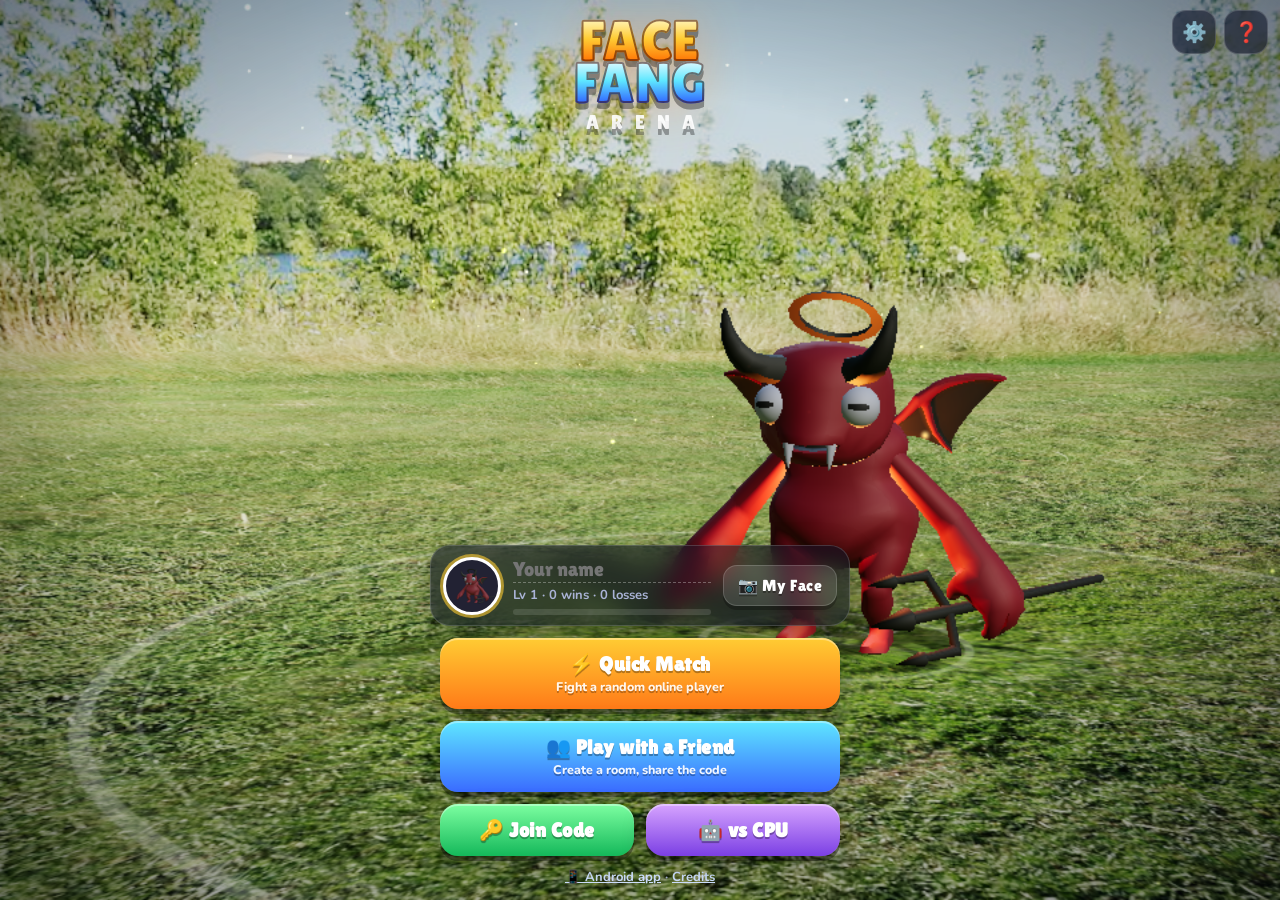
==== site/index.html @ c3f7ae38 "FaceFang Arena v1.0.0: 3D monster battles with photo heads, online rooms, quick match, Android wrapp" ====
<!doctype html>
<html lang="en">
<head>
<meta charset="utf-8">
<meta name="viewport" content="width=device-width,initial-scale=1,maximum-scale=1,user-scalable=no,viewport-fit=cover">
<meta name="theme-color" content="#0b1026">
<title>FaceFang Arena — put your face on a monster and battle</title>
<meta name="description" content="A 3D monster battle game. Put your own face on your monster and battle a friend online or the CPU.">
<meta property="og:title" content="FaceFang Arena">
<meta property="og:description" content="Put your face on a 3D monster and battle your friends online.">
<meta property="og:image" content="https://facefang.sites.tab.bot/assets/og.jpg">
<link rel="icon" href="assets/icon-192.png">
<link rel="manifest" href="manifest.webmanifest">
<link rel="stylesheet" href="css/style.css?v=7af72e27">
</head>
<body>
<canvas id="c"></canvas>
<div id="vignette"></div>
<div id="flash"></div>

<div id="loading" class="screen show">
  <div class="logo big"><span class="l1">FACE</span><span class="l2">FANG</span><small>ARENA</small></div>
  <div class="bar"><i id="loadbar"></i></div>
  <p id="loadtxt">Waking up the monsters…</p>
</div>

<div id="home" class="screen">
  <div class="topbar">
    <button class="icon" id="btnSettings" aria-label="Settings">⚙️</button>
    <button class="icon" id="btnHow" aria-label="How to play">❓</button>
  </div>
  <div class="logo"><span class="l1">FACE</span><span class="l2">FANG</span><small>ARENA</small></div>
  <div class="spacer"></div>
  <div class="trainer glass" id="trainerCard">
    <div class="avatar" id="homeAvatar"></div>
    <div class="tinfo">
      <input id="nameInput" maxlength="14" placeholder="Your name" autocomplete="off">
      <div class="tstats"><span id="tLevel">Lv 1</span> · <span id="tWins">0 wins</span></div>
      <div class="xpbar"><i id="tXp"></i></div>
    </div>
    <button class="btn small ghost" id="btnFace">📷 My Face</button>
  </div>
  <div class="menu">
    <button class="btn primary" id="btnQuick"><b>⚡ Quick Match</b><small>Fight a random online player</small></button>
    <button class="btn blue" id="btnHost"><b>👥 Play with a Friend</b><small>Create a room, share the code</small></button>
    <div class="row two"><button class="btn green" id="btnJoin"><b>🔑 Join Code</b></button><button class="btn purple" id="btnCpu"><b>🤖 vs CPU</b></button></div>
  </div>
  <div class="foot"><a id="apkLink" href="download/FaceFang-Arena.apk">📱 Android app</a> · <a href="#" id="btnCredits">Credits</a></div>
</div>

<div id="photo" class="screen">
  <div class="head"><button class="icon back" data-back>←</button><h2>My Face</h2></div>
  <div class="editor glass">
    <div class="cropwrap"><canvas id="cropCanvas" width="600" height="600"></canvas><div class="cropmask"></div><p class="crophint" id="cropHint">Take a selfie or pick a photo</p></div>
    <div class="row">
      <label class="btn small blue file">🤳 Selfie<input type="file" accept="image/*" capture="user" id="fileCam"></label>
      <label class="btn small blue file">🖼️ Gallery<input type="file" accept="image/*" id="fileGal"></label>
    </div>
    <div class="row slider"><span>🔍</span><input type="range" id="zoom" min="1" max="4" step="0.01" value="1"><button class="icon" id="rot">⟳</button></div>
    <p class="note">Drag to move · pinch or slide to zoom · fit your face inside the circle</p>
    <div class="row"><button class="btn small ghost" id="faceRemove">Remove</button><button class="btn small primary" id="faceSave">✔ Use this face</button></div>
  </div>
  <p class="privacy">🔒 Your photo stays on your phone. In an online match it is shared only with your opponent, and the server deletes it when the room closes.</p>
</div>

<div id="team" class="screen">
  <div class="head"><button class="icon back" data-back>←</button><h2 id="teamTitle">Pick 3 Monsters</h2></div>
  <div class="spacer"></div>
  <div class="mInfo glass" id="mInfo"></div>
  <div class="cards" id="cards"></div>
  <div class="arenas" id="arenaRow"></div>
  <div class="diffRow" id="diffRow"><span>CPU level</span><div class="seg" id="diffSeg"><button data-d="easy">Easy</button><button data-d="normal">Normal</button><button data-d="hard">Hard</button></div></div>
  <div class="teamBar">
    <div class="slots" id="slots"></div>
    <button class="btn primary go" id="btnGo" disabled>Battle!</button>
  </div>
</div>

<div id="join" class="screen">
  <div class="head"><button class="icon back" data-back>←</button><h2>Join a Friend</h2></div>
  <div class="glass panel center">
    <p>Enter the 5-letter room code</p>
    <input id="codeInput" class="codein" maxlength="5" autocomplete="off" autocapitalize="characters" placeholder="ABCDE">
    <button class="btn primary" id="btnJoinNext">Next: pick monsters</button>
    <p class="err" id="joinErr"></p>
  </div>
</div>

<div id="lobby" class="screen">
  <div class="head"><button class="icon back" id="lobbyCancel">←</button><h2>Room ready!</h2></div>
  <div class="glass panel center">
    <p>Send this code to your friend</p>
    <div class="bigcode" id="lobbyCode">-----</div>
    <div class="row">
      <a class="btn small green" id="shareWa" target="_blank" rel="noopener">WhatsApp</a>
      <button class="btn small blue" id="shareCopy">Copy link</button>
      <button class="btn small ghost" id="shareMore">Share…</button>
    </div>
    <div class="waiting"><span class="dots"><i></i><i></i><i></i></span> Waiting for your friend to join…</div>
    <p class="note">They open the link (or tap “Join with Code”), pick 3 monsters, and the battle starts.</p>
  </div>
</div>

<div id="search" class="screen">
  <div class="head"><button class="icon back" id="searchCancel">←</button><h2>Quick Match</h2></div>
  <div class="glass panel center">
    <div class="radar"><i></i><i></i><i></i><span id="searchT">0</span></div>
    <p id="searchTxt">Looking for an online player…</p>
    <p class="note">If nobody is online right now, you'll fight a bot instead.</p>
  </div>
</div>

<div id="hud">
  <div class="hudTop">
    <button class="icon" id="btnQuit" aria-label="Menu">☰</button>
    <div class="fighter foe glass" id="foeCard"></div>
    <button class="icon" id="btnMute" aria-label="Sound">🔊</button>
  </div>
  <div id="banner"></div>
  <div id="callouts"></div>
  <div id="emoteBubbles"></div>
  <div class="hudBottom">
    <div class="fighter me glass" id="meCard"></div>
    <div class="actions" id="actions">
      <div class="moves" id="moves"></div>
      <div class="subrow">
        <button class="btn small ghost" id="btnSwitch">🔄 Switch</button>
        <button class="btn small ult" id="btnUlt">⚡ ULTIMATE</button>
        <button class="btn small ghost" id="btnEmote">💬</button>
      </div>
    </div>
    <div class="waitbox glass" id="waitbox"><span class="dots"><i></i><i></i><i></i></span> <span id="waitTxt">Waiting for opponent…</span><div class="timer" id="timer"></div></div>
  </div>
  <div class="sheet glass" id="switchSheet"><h3>Switch monster</h3><div id="switchList"></div><button class="btn small ghost" id="switchClose">Cancel</button></div>
  <div class="sheet glass" id="emoteSheet"><div class="emotes" id="emoteList"></div></div>
  <div class="sheet glass" id="quitSheet"><h3>Leave battle?</h3><p class="note">Leaving counts as a loss.</p><div class="row"><button class="btn small ghost" id="quitNo">Keep fighting</button><button class="btn small red" id="quitYes">Leave</button></div></div>
</div>

<div id="result" class="screen">
  <div class="resultBox glass">
    <h1 id="resTitle">VICTORY!</h1>
    <p id="resSub"></p>
    <div class="xpgain" id="resXp"></div>
    <div class="row col">
      <button class="btn primary" id="btnRematch">🔁 Rematch</button>
      <button class="btn ghost" id="btnHome">🏠 Home</button>
    </div>
    <p class="note" id="resNote"></p>
  </div>
</div>

<div id="settings" class="screen">
  <div class="head"><button class="icon back" data-back>←</button><h2>Settings</h2></div>
  <div class="glass panel">
    <div class="set"><span>Graphics</span><div class="seg" id="qSeg"><button data-q="high">High</button><button data-q="low">Low (faster)</button></div></div>
    <div class="set"><span>Sound effects</span><label class="sw"><input type="checkbox" id="setSound"><i></i></label></div>
    <div class="set"><span>Music</span><label class="sw"><input type="checkbox" id="setMusic"><i></i></label></div>
    <div class="set"><span>Vibration</span><label class="sw"><input type="checkbox" id="setVibe"><i></i></label></div>
    <div class="set"><span>Share my face in online matches</span><label class="sw"><input type="checkbox" id="setShare"><i></i></label></div>
    <p class="note" id="fpsNote"></p>
  </div>
</div>

<div id="howto" class="screen">
  <div class="head"><button class="icon back" data-back>←</button><h2>How to Play</h2></div>
  <div class="glass panel scroll" id="howBody"></div>
</div>

<div id="credits" class="screen">
  <div class="head"><button class="icon back" data-back>←</button><h2>Credits</h2></div>
  <div class="glass panel scroll">
    <p><b>FaceFang Arena</b> — an original game.</p>
    <p>3D monster models: <b>Ultimate Monsters</b> by Quaternius (quaternius.com), CC0 1.0 public domain. Renamed and reworked for this game.</p>
    <p>Sky and ground photos (HDRIs): Poly Haven (polyhaven.com), CC0 — Meadow 2, Kloofendal 48d Partly Cloudy, Snowy Field and Shanghai Bund.</p>
    <p>Fonts: Lilita One and Nunito (SIL Open Font License).</p>
    <p>3D engine: three.js (MIT). Sound and music are synthesised in the game.</p>
    <p>All creature names, moves and the game itself are original.</p>
  </div>
</div>

<div id="toast"></div>
<div id="dmg"></div>
<canvas id="confetti"></canvas>
<script src="js/game.js?v=7af72e27" type="module"></script>
</body>
</html>
---- site/css/style.css ----
@font-face{font-family:'Lilita One';font-weight:400;font-display:swap;src:url(../assets/fonts/LilitaOne-400.woff2) format('woff2')}
@font-face{font-family:'Nunito';font-weight:700;font-display:swap;src:url(../assets/fonts/Nunito-700.woff2) format('woff2')}
@font-face{font-family:'Nunito';font-weight:800;font-display:swap;src:url(../assets/fonts/Nunito-800.woff2) format('woff2')}
@font-face{font-family:'Nunito';font-weight:900;font-display:swap;src:url(../assets/fonts/Nunito-900.woff2) format('woff2')}
:root{ --glass:rgba(12,16,38,.58); --line:rgba(255,255,255,.16); --txt:#f3f6ff; --mut:#aab3d6; --pri1:#ffcc33; --pri2:#ff7a18; --blue1:#5ee7ff; --blue2:#3a6bff; --green1:#7dffa1; --green2:#14b85a; --safeB:env(safe-area-inset-bottom,0px); --safeT:env(safe-area-inset-top,0px); }
*{box-sizing:border-box;-webkit-tap-highlight-color:transparent}
html,body{margin:0;height:100%;overflow:hidden;background:#0b1026;color:var(--txt);font-family:Nunito,system-ui,sans-serif;font-weight:700;touch-action:manipulation;user-select:none;-webkit-user-select:none}
#c{position:fixed;inset:0;width:100%;height:100%;display:block}
#vignette{position:fixed;inset:0;pointer-events:none;background:radial-gradient(ellipse at center,transparent 55%,rgba(0,0,10,.45) 100%)}
#flash{position:fixed;inset:0;pointer-events:none;opacity:0;transition:opacity .25s}
.screen{position:fixed;inset:0;display:none;flex-direction:column;align-items:center;padding:calc(12px + var(--safeT)) 14px calc(14px + var(--safeB));z-index:5;overflow:hidden}
.screen.show{display:flex;animation:fadeIn .35s ease}
@keyframes fadeIn{from{opacity:0;transform:translateY(8px)}to{opacity:1;transform:none}}
.glass{background:var(--glass);border:1px solid var(--line);border-radius:20px;backdrop-filter:blur(12px) saturate(1.3);-webkit-backdrop-filter:blur(12px) saturate(1.3);box-shadow:0 10px 30px rgba(0,0,0,.35)}
.spacer{flex:1}
h1,h2,h3,.btn,.logo{font-family:'Lilita One',Nunito,sans-serif;font-weight:400;letter-spacing:.5px}
h2{margin:0;font-size:24px;text-shadow:0 2px 0 rgba(0,0,0,.4)}
.head{width:100%;max-width:560px;display:flex;align-items:center;gap:10px;margin-bottom:10px}
.logo{display:flex;flex-direction:column;align-items:center;line-height:.82;margin-top:6px;filter:drop-shadow(0 6px 0 rgba(0,0,0,.35)) drop-shadow(0 0 22px rgba(255,140,40,.35))}
.logo .l1,.logo .l2{font-size:64px;background:linear-gradient(180deg,#fff7c2 0%,#ffcc33 45%,#ff6a00 100%);-webkit-background-clip:text;background-clip:text;color:transparent;-webkit-text-stroke:2px rgba(60,10,0,.55)}
.logo .l2{background:linear-gradient(180deg,#e9fbff 0%,#5ee7ff 45%,#2b54ff 100%);-webkit-background-clip:text;background-clip:text;margin-top:-4px}
.logo small{font-size:20px;letter-spacing:12px;margin-top:8px;color:#fff;opacity:.9;padding-left:12px}
.logo.big .l1,.logo.big .l2{font-size:78px}
#loading{justify-content:center;background:radial-gradient(ellipse at 50% 35%,#24306b 0%,#0b1026 70%)}
#loading .bar{width:min(320px,70vw);height:12px;border-radius:10px;background:rgba(255,255,255,.12);margin-top:34px;overflow:hidden;border:1px solid var(--line)}
#loading .bar i{display:block;height:100%;width:0;background:linear-gradient(90deg,var(--pri1),var(--pri2));border-radius:10px;transition:width .2s}
#loading p{color:var(--mut);margin-top:14px}
.topbar{position:absolute;top:calc(10px + var(--safeT));right:12px;display:flex;gap:8px}
.icon{width:44px;height:44px;border-radius:14px;border:1px solid var(--line);background:var(--glass);color:#fff;font-size:20px;display:grid;place-items:center;cursor:pointer;backdrop-filter:blur(10px);-webkit-backdrop-filter:blur(10px);flex:none}
.icon:active{transform:scale(.94)}
.btn{position:relative;border:0;border-radius:18px;padding:14px 18px;font-size:20px;color:#fff;cursor:pointer;text-decoration:none;text-align:center;display:inline-flex;flex-direction:column;align-items:center;justify-content:center;gap:2px;box-shadow:0 5px 0 rgba(0,0,0,.35),0 10px 24px rgba(0,0,0,.25),inset 0 2px 0 rgba(255,255,255,.35);text-shadow:0 2px 0 rgba(0,0,0,.3);transition:transform .08s,filter .2s}
.btn small{font-family:Nunito,sans-serif;font-weight:800;font-size:12.5px;opacity:.92;letter-spacing:0}
.btn:active{transform:translateY(3px);box-shadow:0 2px 0 rgba(0,0,0,.35),inset 0 2px 0 rgba(255,255,255,.3)}
.btn:disabled{filter:grayscale(.8) brightness(.7);cursor:default}
.btn.primary{background:linear-gradient(180deg,var(--pri1),var(--pri2))}
.btn.blue{background:linear-gradient(180deg,var(--blue1),var(--blue2))}
.btn.green{background:linear-gradient(180deg,var(--green1),var(--green2))}
.btn.red{background:linear-gradient(180deg,#ff8a8a,#e0303a)}
.btn.ghost{background:rgba(255,255,255,.12);border:1px solid var(--line);box-shadow:0 4px 0 rgba(0,0,0,.25)}
.btn.small{font-size:16px;padding:10px 14px;border-radius:14px}
.menu{width:100%;max-width:420px;display:flex;flex-direction:column;gap:12px;margin-top:12px}
.menu .btn{width:100%}
.trainer{width:100%;max-width:420px;display:flex;align-items:center;gap:12px;padding:10px 12px}
.avatar{width:58px;height:58px;border-radius:50%;flex:none;background:#223 center/cover no-repeat;border:3px solid #fff;box-shadow:0 0 0 3px rgba(255,204,51,.6)}
.tinfo{flex:1;min-width:0}
.tinfo input{width:100%;background:transparent;border:0;border-bottom:1px dashed rgba(255,255,255,.3);color:#fff;font:400 20px 'Lilita One',sans-serif;padding:2px 0;outline:none}
.tstats{font-size:13px;color:var(--mut);margin-top:3px}
.xpbar{height:6px;border-radius:6px;background:rgba(255,255,255,.12);margin-top:5px;overflow:hidden}.xpbar i{display:block;height:100%;width:0;background:linear-gradient(90deg,#7dffa1,#5ee7ff)}
.foot{margin-top:12px;font-size:13px;color:var(--mut)}.foot a{color:#cfe0ff}
.panel{width:100%;max-width:480px;padding:18px}.panel.center{text-align:center;display:flex;flex-direction:column;gap:12px;align-items:center}
.panel.scroll{overflow:auto;max-height:calc(100% - 70px);font-size:15px;line-height:1.45;font-weight:700}
.row{display:flex;gap:10px;justify-content:center;flex-wrap:wrap;width:100%}.row.col{flex-direction:column}
.note{font-size:12.5px;color:var(--mut);margin:6px 0;font-weight:700}
.privacy{max-width:460px;font-size:12.5px;color:#d7e3ff;text-align:center;margin:10px 0 0;opacity:.9}
.err{color:#ff8a8a;min-height:18px;margin:0}
/* photo */
.editor{width:100%;max-width:440px;padding:14px;display:flex;flex-direction:column;gap:10px;align-items:center}
.cropwrap{position:relative;width:min(300px,72vw);aspect-ratio:1;border-radius:16px;overflow:hidden;background:#111a3a;touch-action:none}
.cropwrap canvas{width:100%;height:100%;display:block}
.cropmask{position:absolute;inset:0;pointer-events:none;background:radial-gradient(circle at 50% 50%,transparent 0 41%,rgba(255,255,255,.95) 41.3% 42%,rgba(5,8,24,.6) 42.5%)}
.crophint{position:absolute;inset:auto 0 12px;margin:0;text-align:center;font-size:13px;color:#fff;pointer-events:none;text-shadow:0 1px 3px #000}
.file input{display:none}
.slider{align-items:center}.slider input{flex:1;accent-color:#ffcc33}
/* team */
#team .spacer{min-height:30vh}
.mInfo{width:100%;max-width:560px;padding:10px 14px;display:grid;grid-template-columns:1fr auto;gap:2px 10px;align-items:center}
.mInfo .nm{font:400 24px 'Lilita One';display:flex;align-items:center;gap:8px}
.mInfo .bl{grid-column:1/3;font-size:12.5px;color:var(--mut)}
.mInfo .mv{grid-column:1/3;display:flex;flex-wrap:wrap;gap:5px;margin-top:4px}
.mInfo .mv span{font-size:11.5px;padding:3px 8px;border-radius:9px;background:rgba(255,255,255,.1);border-left:4px solid}
.stats{display:flex;gap:8px;font-size:11px;color:var(--mut)}.stats b{color:#fff}
.chip{font:800 11px Nunito;padding:3px 9px;border-radius:20px;color:#111;text-transform:uppercase;letter-spacing:.5px}
.cards{width:100%;max-width:560px;display:grid;grid-template-columns:repeat(4,1fr);gap:8px;margin-top:8px}
.card{position:relative;border-radius:16px;padding:4px 2px 6px;background:linear-gradient(180deg,rgba(255,255,255,.14),rgba(255,255,255,.04));border:2px solid var(--line);text-align:center;cursor:pointer;overflow:hidden;transition:transform .12s}
.card img{width:100%;aspect-ratio:1;object-fit:contain;display:block;filter:drop-shadow(0 4px 4px rgba(0,0,0,.4))}
.card .cn{font:400 13px 'Lilita One';margin-top:-4px}
.card .ct{position:absolute;top:5px;left:5px;width:12px;height:12px;border-radius:50%;box-shadow:0 0 6px currentColor}
.card.focus{border-color:#fff;transform:translateY(-2px)}
.card.picked{border-color:var(--pri1);box-shadow:0 0 0 2px rgba(255,204,51,.35),0 0 18px rgba(255,204,51,.35)}
.card .num{position:absolute;top:4px;right:6px;font:400 16px 'Lilita One';color:var(--pri1);text-shadow:0 1px 0 #000}
.arenas{width:100%;max-width:560px;display:flex;gap:6px;margin-top:8px;overflow-x:auto}
.arenas button{flex:1;min-width:0;border-radius:12px;border:2px solid var(--line);color:#fff;font:400 12.5px 'Lilita One';padding:22px 4px 6px;background:#223 center/cover;text-shadow:0 1px 3px #000;cursor:pointer}
.arenas button.on{border-color:var(--pri1)}
.teamBar{width:100%;max-width:560px;display:flex;gap:10px;align-items:center;margin-top:10px}
.slots{flex:1;display:flex;gap:6px}
.slot{width:46px;height:46px;border-radius:50%;border:2px dashed rgba(255,255,255,.35);background:rgba(0,0,0,.25) center/120% no-repeat}
.slot.f{border-style:solid;border-color:var(--pri1)}
.go{min-width:150px}
/* join/lobby */
.codein{width:220px;text-align:center;font:400 40px 'Lilita One';letter-spacing:10px;padding:8px;border-radius:14px;border:2px solid var(--line);background:rgba(0,0,0,.3);color:#fff;text-transform:uppercase;outline:none}
.bigcode{font:400 56px 'Lilita One';letter-spacing:12px;color:var(--pri1);text-shadow:0 4px 0 rgba(0,0,0,.4);padding-left:12px}
.waiting{color:#d7e3ff;font-size:14px;display:flex;gap:8px;align-items:center}
.dots{display:inline-flex;gap:4px}.dots i{width:7px;height:7px;border-radius:50%;background:#fff;animation:dot 1s infinite}.dots i:nth-child(2){animation-delay:.15s}.dots i:nth-child(3){animation-delay:.3s}
@keyframes dot{0%,100%{opacity:.25;transform:translateY(0)}50%{opacity:1;transform:translateY(-4px)}}
/* HUD */
#hud{position:fixed;inset:0;display:none;z-index:4;pointer-events:none;padding:calc(8px + var(--safeT)) 10px calc(10px + var(--safeB))}
#hud.show{display:block}
#hud .glass,#hud button,#hud .sheet{pointer-events:auto}
.hudTop{display:flex;gap:8px;align-items:flex-start}
.hudBottom{position:absolute;left:10px;right:10px;bottom:calc(10px + var(--safeB));display:flex;flex-direction:column;gap:8px;max-width:600px;margin:0 auto}
.fighter{flex:1;padding:8px 10px;display:grid;grid-template-columns:auto 1fr;gap:0 10px;align-items:center;max-width:420px}
.foe{margin:0 auto}
.fighter .av{grid-row:1/4;width:46px;height:46px;border-radius:50%;border:2px solid #fff;background:#223 center/cover no-repeat}
.fighter .nm{display:flex;align-items:center;gap:6px;font:400 17px 'Lilita One';white-space:nowrap;overflow:hidden}
.fighter .nm .tr{font:800 11px Nunito;color:var(--mut);overflow:hidden;text-overflow:ellipsis}
.fighter .nm .st{font:800 10px Nunito;padding:1px 6px;border-radius:8px;background:#333}
.hp{position:relative;height:12px;border-radius:8px;background:rgba(0,0,0,.45);overflow:hidden;margin-top:3px;border:1px solid rgba(255,255,255,.15)}
.hp .trail{position:absolute;inset:0;width:100%;background:#fff;opacity:.75;transition:width .9s ease .35s}
.hp .fill{position:absolute;inset:0;width:100%;background:linear-gradient(180deg,#9dff8a,#2ec24a);transition:width .5s ease,background .3s}
.hp .fill.mid{background:linear-gradient(180deg,#ffe57a,#f2a812)}.hp .fill.low{background:linear-gradient(180deg,#ff9a8a,#e5322d)}
.sub{display:flex;justify-content:space-between;align-items:center;font-size:11px;color:var(--mut);margin-top:2px}
.pips{display:flex;gap:4px}.pips i{width:9px;height:9px;border-radius:50%;background:#7dffa1;box-shadow:0 0 5px #7dffa1}.pips i.x{background:#555;box-shadow:none}
.charge{height:5px;border-radius:5px;background:rgba(255,255,255,.12);overflow:hidden;margin-top:3px}.charge i{display:block;height:100%;width:0;background:linear-gradient(90deg,#ffcc33,#ff3df2);transition:width .5s}
.charge.full i{animation:pulse 0.8s infinite alternate}
@keyframes pulse{to{filter:brightness(1.6)}}
.actions{display:flex;flex-direction:column;gap:7px}
.moves{display:grid;grid-template-columns:1fr 1fr;gap:7px}
.mbtn{border:0;border-radius:15px;padding:9px 10px 8px;color:#fff;text-align:left;cursor:pointer;display:flex;flex-direction:column;gap:1px;box-shadow:0 4px 0 rgba(0,0,0,.4),inset 0 2px 0 rgba(255,255,255,.3);font:400 17px 'Lilita One';text-shadow:0 1px 0 rgba(0,0,0,.45);min-height:56px;position:relative;overflow:hidden}
.mbtn small{font:800 10.5px Nunito;opacity:.95;display:flex;justify-content:space-between;text-shadow:none}
.mbtn:active{transform:translateY(3px);box-shadow:0 1px 0 rgba(0,0,0,.4)}
.mbtn .eff{position:absolute;right:7px;top:6px;font:900 9.5px Nunito;background:rgba(0,0,0,.35);padding:1px 6px;border-radius:7px}
.subrow{display:grid;grid-template-columns:1fr 1.4fr auto;gap:7px}
.btn.ult{background:linear-gradient(90deg,#ff3df2,#ffcc33,#ff3df2);background-size:200% 100%;animation:ultbg 1.5s linear infinite}
.btn.ult:disabled{animation:none;background:rgba(255,255,255,.1);filter:none;opacity:.55}
@keyframes ultbg{to{background-position:200% 0}}
.waitbox{display:none;padding:14px;text-align:center;font-size:15px;align-items:center;justify-content:center;gap:10px;position:relative}
.waitbox.show{display:flex}
.timer{position:absolute;right:12px;font:400 16px 'Lilita One';color:var(--pri1)}
#banner{position:absolute;left:50%;top:30%;transform:translate(-50%,-50%) scale(.9);opacity:0;padding:8px 18px;border-radius:14px;background:rgba(8,10,28,.72);border:1px solid var(--line);font:400 20px 'Lilita One';white-space:nowrap;transition:opacity .2s,transform .2s;max-width:94vw;overflow:hidden;text-overflow:ellipsis;text-shadow:0 2px 0 rgba(0,0,0,.4)}
#banner.show{opacity:1;transform:translate(-50%,-50%) scale(1)}
#callouts{position:absolute;inset:0;pointer-events:none}
.callout{position:absolute;left:50%;top:40%;transform:translate(-50%,-50%);font:400 34px 'Lilita One';white-space:nowrap;animation:pop 1.2s ease forwards;-webkit-text-stroke:1.5px rgba(0,0,0,.6);text-shadow:0 4px 0 rgba(0,0,0,.35)}
@keyframes pop{0%{opacity:0;transform:translate(-50%,-50%) scale(.4)}15%{opacity:1;transform:translate(-50%,-50%) scale(1.15)}30%{transform:translate(-50%,-50%) scale(1)}80%{opacity:1}100%{opacity:0;transform:translate(-50%,-60%) scale(1)}}
#dmg{position:fixed;inset:0;pointer-events:none;z-index:6}
.dnum{position:absolute;font:400 32px 'Lilita One';color:#fff;-webkit-text-stroke:1.5px rgba(80,0,0,.8);text-shadow:0 3px 0 rgba(0,0,0,.4);animation:dnum 1.1s ease-out forwards;transform:translate(-50%,-50%)}
.dnum.crit{color:#ffcc33;font-size:40px}.dnum.heal{color:#7dffa1;-webkit-text-stroke-color:rgba(0,60,0,.8)}.dnum.miss{color:#cfd8ff;font-size:24px}
@keyframes dnum{0%{opacity:0;transform:translate(-50%,-30%) scale(.5)}15%{opacity:1;transform:translate(-50%,-70%) scale(1.2)}100%{opacity:0;transform:translate(-50%,-190%) scale(1)}}
.sheet{position:absolute;left:10px;right:10px;bottom:calc(10px + var(--safeB));max-width:600px;margin:0 auto;padding:14px;display:none;flex-direction:column;gap:8px;z-index:3}
.sheet.show{display:flex;animation:fadeIn .2s}
.sheet h3{margin:0;font-size:20px}
.swi{display:flex;align-items:center;gap:10px;padding:8px;border-radius:14px;background:rgba(255,255,255,.08);border:1px solid var(--line);cursor:pointer;color:#fff;font:inherit;text-align:left}
.swi img{width:44px;height:44px;object-fit:contain}.swi .grow{flex:1}.swi:disabled{opacity:.4}
.emotes{display:grid;grid-template-columns:repeat(4,1fr);gap:6px}
.emotes button{font:800 14px Nunito;padding:10px 4px;border-radius:12px;border:1px solid var(--line);background:rgba(255,255,255,.1);color:#fff;cursor:pointer}
#emoteBubbles{position:absolute;inset:0;pointer-events:none}
.bubble{position:absolute;padding:8px 14px;border-radius:16px;background:#fff;color:#111;font:800 15px Nunito;animation:bub 2.6s ease forwards;box-shadow:0 6px 16px rgba(0,0,0,.3);white-space:nowrap}
@keyframes bub{0%{opacity:0;transform:scale(.5)}10%{opacity:1;transform:scale(1.05)}20%{transform:scale(1)}85%{opacity:1}100%{opacity:0;transform:translateY(-14px)}}
/* result */
#result{justify-content:center;background:radial-gradient(ellipse at center,rgba(0,0,0,.15),rgba(0,0,0,.55))}
.resultBox{padding:22px;text-align:center;width:100%;max-width:380px}
.resultBox h1{margin:0;font-size:54px;background:linear-gradient(180deg,#fff7c2,#ffcc33 50%,#ff6a00);-webkit-background-clip:text;background-clip:text;color:transparent;-webkit-text-stroke:1.5px rgba(60,10,0,.5)}
.resultBox.lose h1{background:linear-gradient(180deg,#e0e6ff,#8aa0ff 50%,#4a52c8);-webkit-background-clip:text;background-clip:text}
.xpgain{font:400 20px 'Lilita One';color:#7dffa1;margin:6px 0 14px}
#confetti{position:fixed;inset:0;pointer-events:none;z-index:9;width:100%;height:100%}
/* settings */
.set{display:flex;justify-content:space-between;align-items:center;padding:12px 0;border-bottom:1px solid rgba(255,255,255,.08);gap:10px;font-size:15px}
.seg{display:flex;border-radius:12px;overflow:hidden;border:1px solid var(--line)}
.seg button{border:0;background:transparent;color:#fff;padding:8px 12px;font:800 13px Nunito;cursor:pointer}.seg button.on{background:linear-gradient(180deg,var(--pri1),var(--pri2))}
.sw{position:relative;width:52px;height:30px;flex:none}.sw input{display:none}.sw i{position:absolute;inset:0;border-radius:20px;background:rgba(255,255,255,.18);transition:.2s}.sw i:after{content:'';position:absolute;left:3px;top:3px;width:24px;height:24px;border-radius:50%;background:#fff;transition:.2s}
.sw input:checked+i{background:#2ec24a}.sw input:checked+i:after{left:25px}
#toast{position:fixed;left:50%;bottom:calc(24px + var(--safeB));transform:translateX(-50%) translateY(20px);opacity:0;z-index:20;background:rgba(10,12,30,.92);border:1px solid var(--line);padding:12px 16px;border-radius:16px;font-size:14px;max-width:90vw;text-align:center;transition:.25s;pointer-events:none}
#toast.show{opacity:1;transform:translateX(-50%) translateY(0)}
.tchart{width:100%;border-collapse:collapse;font-size:12.5px;margin-top:8px}.tchart td{padding:5px 4px;border-bottom:1px solid rgba(255,255,255,.08)}
.coach{position:fixed;left:50%;transform:translateX(-50%);z-index:12;max-width:330px;width:88vw;padding:14px;text-align:center;font-size:14.5px;animation:fadeIn .3s}
.coach .btn{margin-top:10px}
@media (min-aspect-ratio:1/1){
  .logo .l1,.logo .l2{font-size:56px}
  #home .menu{max-width:400px}
  #team .spacer{min-height:16vh}
  .hudBottom{left:auto;right:12px;width:min(470px,48vw)}
  .sheet{left:auto;right:12px;width:min(470px,48vw)}
  .hudTop .foe{margin:0 0 0 auto;max-width:330px}
  #banner{top:22%}
}
@media (max-height:640px) and (max-aspect-ratio:1/1){ .logo .l1,.logo .l2{font-size:48px} .btn{padding:11px 16px} .menu{gap:9px} .mbtn{min-height:50px} }

.btn.purple{background:linear-gradient(180deg,#d7a4ff,#7b3fe4)}
.row.two{display:grid;grid-template-columns:1fr 1fr;gap:12px}
.diffRow{width:100%;max-width:560px;display:flex;justify-content:space-between;align-items:center;margin-top:8px;font-size:13px;color:var(--mut)}
.radar{position:relative;width:150px;height:150px;display:grid;place-items:center;margin:8px auto}
.radar i{position:absolute;inset:0;border-radius:50%;border:3px solid rgba(94,231,255,.7);animation:radar 2.1s ease-out infinite;opacity:0}
.radar i:nth-child(2){animation-delay:.7s}.radar i:nth-child(3){animation-delay:1.4s}
.radar span{font:400 40px 'Lilita One';color:#fff;text-shadow:0 3px 0 rgba(0,0,0,.4)}
@keyframes radar{0%{transform:scale(.2);opacity:1}100%{transform:scale(1);opacity:0}}
.botchip{font:900 9px Nunito;background:#5ee7ff;color:#002;padding:1px 5px;border-radius:6px}
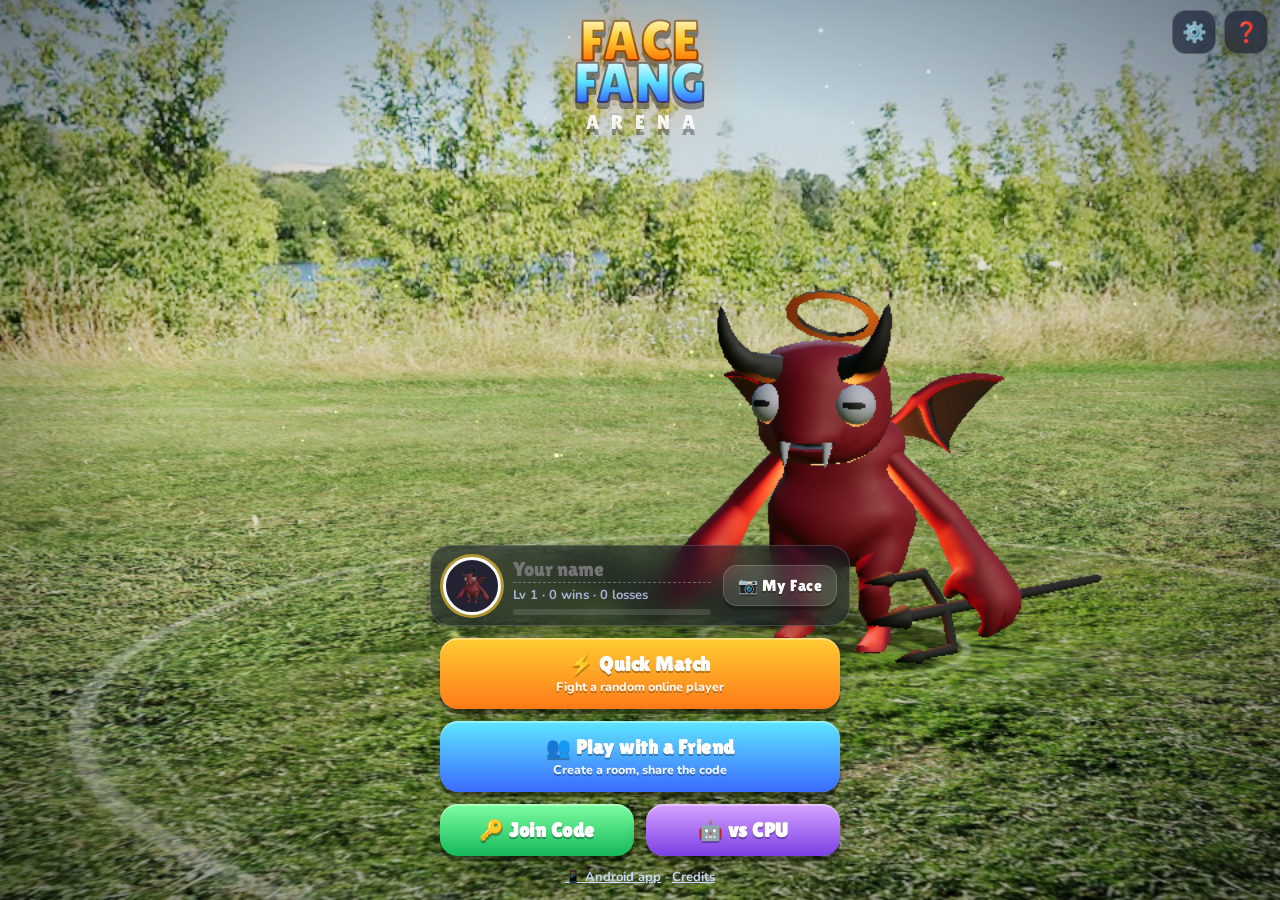
==== commit c4d71d9d: "Adaptive resolution for phones, battle camera framing, softer hit flash" ====
--- a/site/index.html
+++ b/site/index.html
@@ -11,7 +11,7 @@
 <meta property="og:image" content="https://facefang.sites.tab.bot/assets/og.jpg">
 <link rel="icon" href="assets/icon-192.png">
 <link rel="manifest" href="manifest.webmanifest">
-<link rel="stylesheet" href="css/style.css?v=7af72e27">
+<link rel="stylesheet" href="css/style.css?v=50b6a2a5">
 </head>
 <body>
 <canvas id="c"></canvas>
@@ -181,6 +181,6 @@
 <div id="toast"></div>
 <div id="dmg"></div>
 <canvas id="confetti"></canvas>
-<script src="js/game.js?v=7af72e27" type="module"></script>
+<script src="js/game.js?v=50b6a2a5" type="module"></script>
 </body>
 </html>
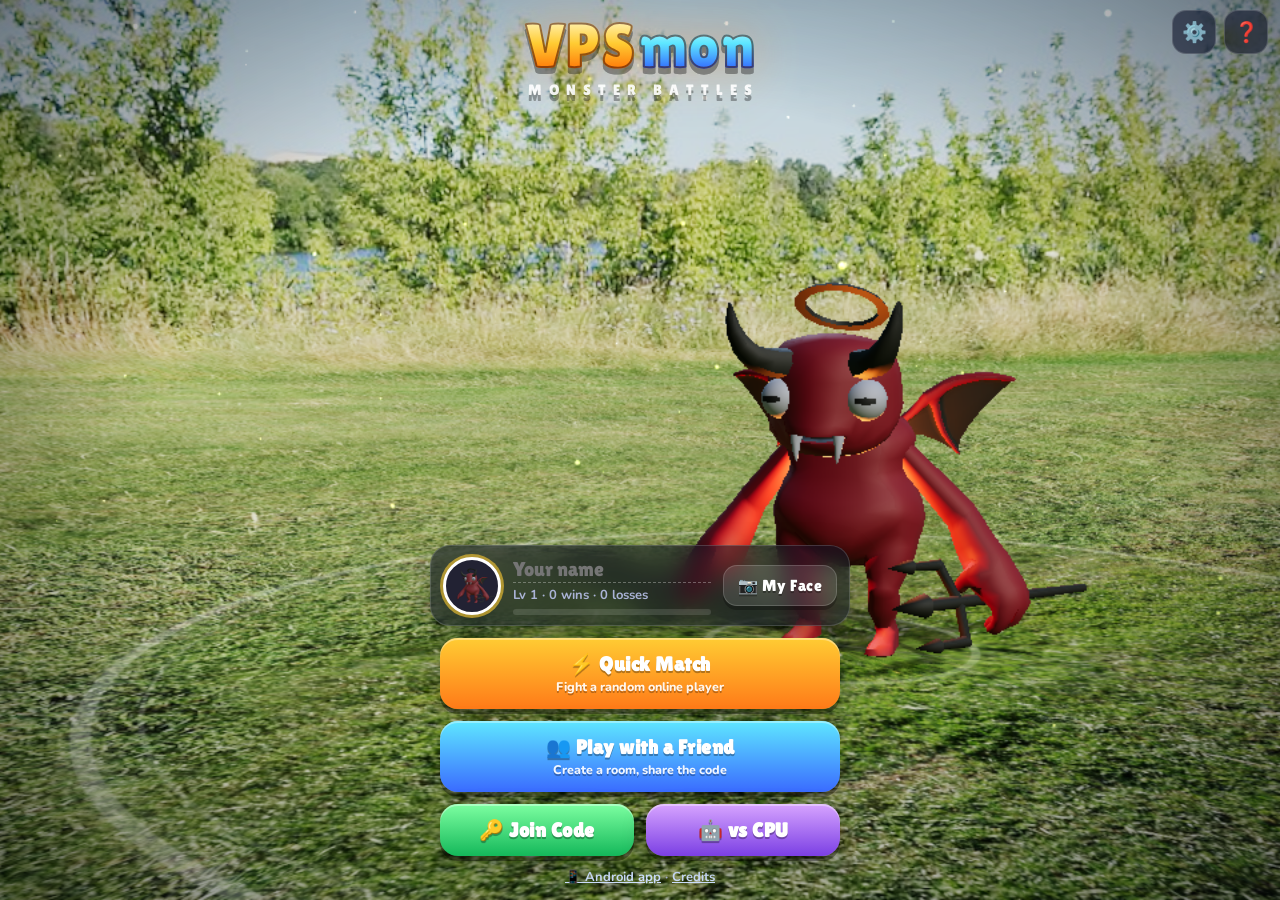
==== commit 7aa8c99f: "Rename the game to VPSmon (v1.0.1): new name and logo, new address vpsmon.sites.tab.bot, Android app" ====
--- a/site/index.html
+++ b/site/index.html
@@ -4,14 +4,14 @@
 <meta charset="utf-8">
 <meta name="viewport" content="width=device-width,initial-scale=1,maximum-scale=1,user-scalable=no,viewport-fit=cover">
 <meta name="theme-color" content="#0b1026">
-<title>FaceFang Arena — put your face on a monster and battle</title>
+<title>VPSmon — put your face on a monster and battle</title>
 <meta name="description" content="A 3D monster battle game. Put your own face on your monster and battle a friend online or the CPU.">
-<meta property="og:title" content="FaceFang Arena">
+<meta property="og:title" content="VPSmon">
 <meta property="og:description" content="Put your face on a 3D monster and battle your friends online.">
-<meta property="og:image" content="https://facefang.sites.tab.bot/assets/og.jpg">
+<meta property="og:image" content="https://vpsmon.sites.tab.bot/assets/og.jpg">
 <link rel="icon" href="assets/icon-192.png">
 <link rel="manifest" href="manifest.webmanifest">
-<link rel="stylesheet" href="css/style.css?v=50b6a2a5">
+<link rel="stylesheet" href="css/style.css?v=e53dafc8">
 </head>
 <body>
 <canvas id="c"></canvas>
@@ -19,7 +19,7 @@
 <div id="flash"></div>
 
 <div id="loading" class="screen show">
-  <div class="logo big"><span class="l1">FACE</span><span class="l2">FANG</span><small>ARENA</small></div>
+  <div class="logo big"><span class="word"><span class="l1">VPS</span><span class="l2">mon</span></span><small>MONSTER BATTLES</small></div>
   <div class="bar"><i id="loadbar"></i></div>
   <p id="loadtxt">Waking up the monsters…</p>
 </div>
@@ -29,7 +29,7 @@
     <button class="icon" id="btnSettings" aria-label="Settings">⚙️</button>
     <button class="icon" id="btnHow" aria-label="How to play">❓</button>
   </div>
-  <div class="logo"><span class="l1">FACE</span><span class="l2">FANG</span><small>ARENA</small></div>
+  <div class="logo"><span class="word"><span class="l1">VPS</span><span class="l2">mon</span></span><small>MONSTER BATTLES</small></div>
   <div class="spacer"></div>
   <div class="trainer glass" id="trainerCard">
     <div class="avatar" id="homeAvatar"></div>
@@ -45,7 +45,7 @@
     <button class="btn blue" id="btnHost"><b>👥 Play with a Friend</b><small>Create a room, share the code</small></button>
     <div class="row two"><button class="btn green" id="btnJoin"><b>🔑 Join Code</b></button><button class="btn purple" id="btnCpu"><b>🤖 vs CPU</b></button></div>
   </div>
-  <div class="foot"><a id="apkLink" href="download/FaceFang-Arena.apk">📱 Android app</a> · <a href="#" id="btnCredits">Credits</a></div>
+  <div class="foot"><a id="apkLink" href="download/VPSmon.apk">📱 Android app</a> · <a href="#" id="btnCredits">Credits</a></div>
 </div>
 
 <div id="photo" class="screen">
@@ -169,7 +169,7 @@
 <div id="credits" class="screen">
   <div class="head"><button class="icon back" data-back>←</button><h2>Credits</h2></div>
   <div class="glass panel scroll">
-    <p><b>FaceFang Arena</b> — an original game.</p>
+    <p><b>VPSmon</b> — an original game.</p>
     <p>3D monster models: <b>Ultimate Monsters</b> by Quaternius (quaternius.com), CC0 1.0 public domain. Renamed and reworked for this game.</p>
     <p>Sky and ground photos (HDRIs): Poly Haven (polyhaven.com), CC0 — Meadow 2, Kloofendal 48d Partly Cloudy, Snowy Field and Shanghai Bund.</p>
     <p>Fonts: Lilita One and Nunito (SIL Open Font License).</p>
@@ -181,6 +181,6 @@
 <div id="toast"></div>
 <div id="dmg"></div>
 <canvas id="confetti"></canvas>
-<script src="js/game.js?v=50b6a2a5" type="module"></script>
+<script src="js/game.js?v=e53dafc8" type="module"></script>
 </body>
 </html>
--- a/site/css/style.css
+++ b/site/css/style.css
@@ -183,3 +183,15 @@
 .radar span{font:400 40px 'Lilita One';color:#fff;text-shadow:0 3px 0 rgba(0,0,0,.4)}
 @keyframes radar{0%{transform:scale(.2);opacity:1}100%{transform:scale(1);opacity:0}}
 .botchip{font:900 9px Nunito;background:#5ee7ff;color:#002;padding:1px 5px;border-radius:6px}
+
+/* VPSmon wordmark */
+.logo .word{display:flex;flex-direction:row;align-items:baseline;line-height:.9}
+.logo .word .l1,.logo .word .l2{margin-top:0;padding:0 .02em}
+.logo .word .l2{margin-left:.02em}
+.logo .word .l1{font-size:72px}.logo .word .l2{font-size:72px}
+.logo.big .word .l1,.logo.big .word .l2{font-size:86px}
+.logo small{letter-spacing:7px;font-size:15px;margin-top:10px;padding-left:7px}
+@media (min-aspect-ratio:1/1){ .logo .word .l1,.logo .word .l2{font-size:62px} }
+@media (max-height:640px) and (max-aspect-ratio:1/1){ .logo .word .l1,.logo .word .l2{font-size:54px} }
+@media (max-aspect-ratio:1/1){ #home .logo{margin-top:calc(50px + var(--safeT,0px))} #home .logo .word .l1,#home .logo .word .l2{font-size:66px} }
+@media (max-height:640px) and (max-aspect-ratio:1/1){ #home .logo{margin-top:calc(46px + var(--safeT,0px))} #home .logo .word .l1,#home .logo .word .l2{font-size:50px} }
